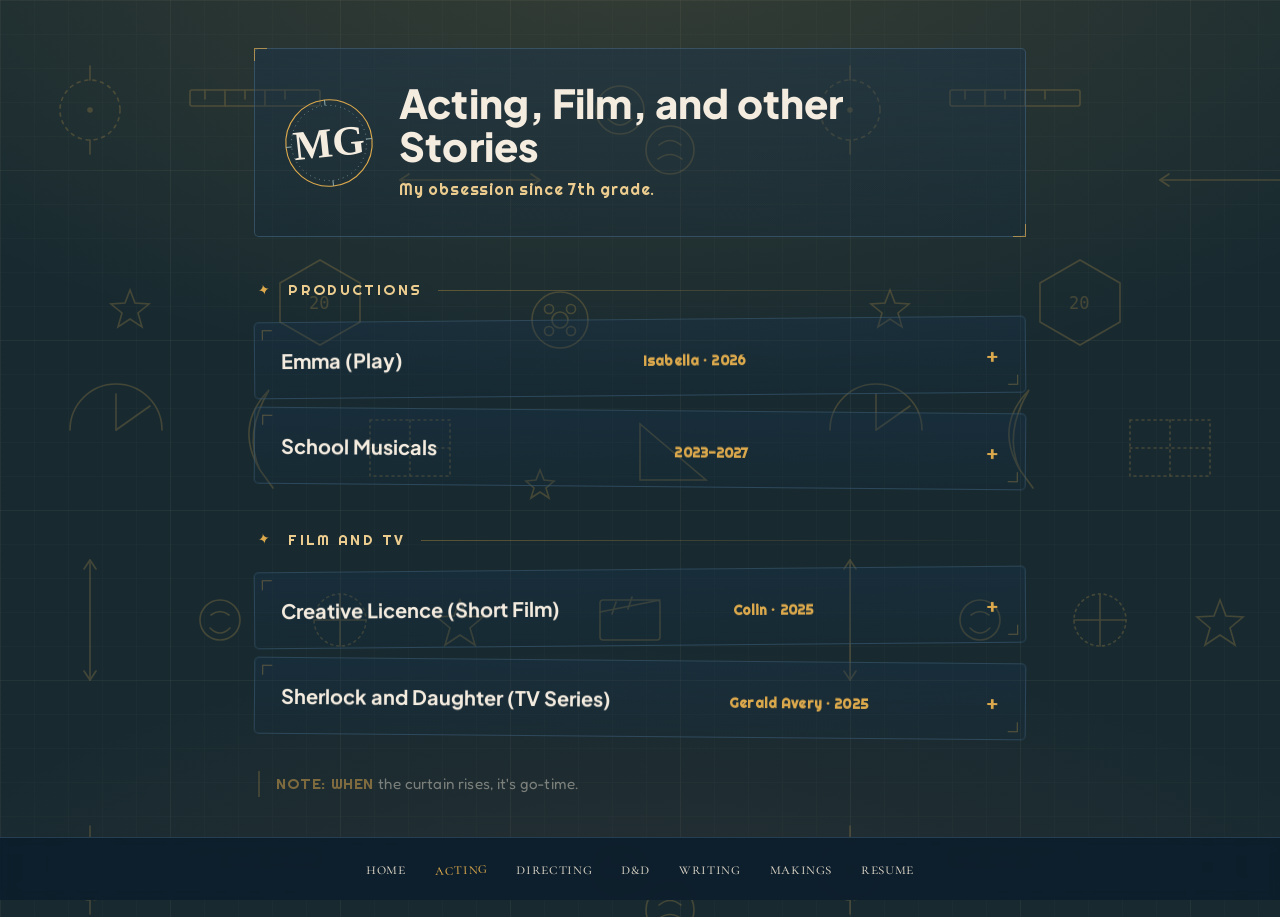
==== acting.html @ 2c1b225b "fix" ====
<!DOCTYPE html>
<html lang="en">
<head>
    <meta charset="UTF-8">
    <meta name="viewport" content="width=device-width, initial-scale=1.0">
    <title>Acting — Michael Gerwe</title>
    <link rel="preconnect" href="https://fonts.googleapis.com">
    <link rel="preconnect" href="https://fonts.gstatic.com" crossorigin>
    <link href="https://fonts.googleapis.com/css2?family=Cormorant+Garamond:wght@500;600;700&family=EB+Garamond:ital@0;1&family=IBM+Plex+Mono:wght@400;500&family=Plus+Jakarta+Sans:wght@600;800&family=Righteous&family=Fredoka:wght@400;500&display=swap" rel="stylesheet">
    <link rel="stylesheet" href="style.css?v=18">
    <script src="transitions.js?v=18" defer></script>
</head>
<body>
    <div class="container">

        <header class="titleblock">
            <img class="monogram" src="assets/monogram.svg" alt="MG monogram">
            <div class="fields">
                <h1 class="project">Acting, Film, and other Stories</h1>
                <div class="role">My obsession since 7th grade.</div>
            </div>
        </header>

        <div class="section-label">Productions</div>

        <div class="entries">

            <!-- ── To add an entry: copy one <details> block and edit it ── -->

            <details class="panel">
                <summary>Emma (Play) <span class="tag">Isabella · 2026</span></summary>
                <div class="entry-body">
                    <p>For my Advanced Play Production class in Junior Year, we put on a production of Ava Pickett's brilliant modern adaptation of Emma.
                        The play is wonderful, cheesy, endlessly funny, acting as a reminder to everyone to love and what exactly that means when you don't have the tools to do it well.
                        Getting to play esteemed Bridezilla Isabella Woodhouse was such a joy in a way that I can't summarize in this entry. 
                        It's not every day when you as a 6'4 tall person get to wear 4-inch heels and a dress for an hour!
                        I owe everything to the castmates and our director who created such an incredible space to learn and perform that I will forever miss. 
                        
                    </p>
                    <img src="assets/EMMA1.JPEG" alt="Emma Photo 1">
                    <img src="assets/EMMA2.JPEG" alt="Emma Photo 2">
                    <img src="assets/EMMA3.JPG" alt="Emma Photo 3">
                </div>
            </details>
            
            <details class="panel">
                <summary>School Musicals <span class="tag">2023-2027</span></summary>
                <div class="entry-body">
                    <p>
                    Freshman Year: Anything Goes (Captain)
                    </p>
                    <p>
                    Sophomore Year: Addams Family (Uncle Fester)
                    </p>
                    <p>
                    Junior Year: Urinetown (Caldwell Cladwell)
                    </p>
                    <p>
                    Senior Year: <i>Yet to be seen!</i>
                    </p>
                    <p>
                        While definitely criminal to lump them all in one entry, I wanted to highlight my high school musical experience as it's been the main way I've been on stage for the past few years. Doing this in middle school is how I fell in love with theatre, and being able to continue this further has been a dream come true. 
                        I've loved every minute of rehearsing and performing in these musicals. Everyone is so incredibly talented, participates out of love and passion!
                        The collective enthusiasm and dedication in the rehearsal is something that infected me every single year.
                        I can't wait to finish Senior Year with another musical and end it off with a bang! 
                    </p>
                    <p>
                        A few Urinetown pictures because I don't have anything else:
                        <img src="assets/URINE1.jpg" alt="Urinetown Photo 1">
                        <img src="assets/URINE2.jpg" alt="Urinetown Photo 2">
                        <img src="assets/URINE3.jpg" alt="Urinetown Photo 3">
                    </p>
                </div>
            </details>

            

            

        </div>

        <div class="section-label">Film and TV</div>
        <div class="entries">
            <details class="panel">
                <summary>Creative Licence (Short Film) <span class="tag">Colin · 2025</span></summary>
                <div class="entry-body">
                    <p>
                        Before I went on to co-direct Lunch, I was lucky enough to act in the short film <i>Creative Licence</i>,
                        which also premiered at the Everyman Maida Vale. Even if my haircut at the time left much to be desired (i'm so sorry everyone),
                        I was pretty confident with the performance I gave.
                        I had a lot of fun, and I learned so much from my directors which I would got to apply during Lunch!
                    </p>
                </div>
            </details>
            <details class="panel">
                <summary>Sherlock and Daughter (TV Series) <span class="tag">Gerald Avery · 2025</span></summary>
                <div class="entry-body">
                    <p>
                        I was fortunate to have the opportunity to act in the incredible TV series <i>Sherlock and Daughter</i>.
                        I was on set for about a day and I learned so much from everyone around me. 
                        This was my first job on a proper film set, and I'm so grateful for everyone I got to meet there who helped me find my bearings as I was obviously really nervous.
                        It was an awesome learning experience, and I can't wait to do much better on the next set!
                    </p>
                </div>
            </details>
            
        </div>

        <p class="margin-note">
            <span class="lot">NOTE: </span> <span class="lot">WHEN</span> the curtain rises, it's go-time.
        </p>

    </div>

    <div class="toolbar">
        <a href="index.html">Home</a>
        <a href="acting.html" class="active">Acting</a>
        <a href="directing.html">Directing</a>
        <a href="dnd.html">D&amp;D</a>
        <a href="writing.html">Writing</a>
        <a href="hobbies.html">Makings</a>
        <a href="resume.html">Resume</a>
    </div>
</body>
</html>
---- style.css ----
/* ============================================================
   Michael Gerwe — blueprint / editorial theme
   Edit the palette below to recolor the whole site.
   ============================================================ */

/* Register --pop as a typed number so the browser can smoothly
   interpolate it during transitions (untyped custom properties
   snap instantly rather than animating). This is what makes the
   pop-in "bounce" actually animate instead of jumping in place. */
@property --pop {
    syntax: '<number>';
    inherits: true;
    initial-value: 1;
}

:root {
    --ink:        #182a30;   /* warm teal-ink (page background) — drafting table, not navy */
    --blueprint:  #1e353c;   /* panel surface */
    --blueprint2: #264349;   /* lighter panel / hover */
    --line:       #5c7a7d;   /* soft warm-grey linework */
    --line-bright:#9bb8b6;   /* brighter linework (used sparingly) */
    --grid-minor: rgba(206,190,158,0.022); /* faint warm grid */
    --grid-major: rgba(206,190,158,0.045); /* faint warm grid */
    --paper:      #f5ece0;   /* warm cream (primary text) */
    --paper-dim:  #d8d2c4;   /* warm dimmed text */
    --gold:       #dca94c;   /* warm editorial accent */
    --gold-soft:  #eccd8f;   /* lighter warm accent */
    --oxblood:    #c0654f;   /* secondary warm accent */

    --serif: "Cormorant Garamond", Georgia, "Times New Roman", serif; /* toolbar only — keep as-is */
    --display: "Plus Jakarta Sans", ui-sans-serif, sans-serif;        /* big names / headlines */
    --accent:  "Righteous", ui-sans-serif, cursive, sans-serif;       /* roles / labels / tags — retro-theatrical flavor */
    --body:  "Fredoka", ui-sans-serif, sans-serif;                    /* body copy — warm & rounded */
    --mono:  "IBM Plex Mono", ui-monospace, "Courier New", monospace;
}

* { box-sizing: border-box; }

/* match the page background so cross-fades never flash white */
html { background-color: var(--ink); }

/* ── Page cross-fade ── */
@media (prefers-reduced-motion: no-preference) {
    body { animation: page-in 0.45s ease both; }
    body.is-leaving { animation: page-out 0.28s ease both; }
}
@keyframes page-in  { from { opacity: 0; } to { opacity: 1; } }
@keyframes page-out { from { opacity: 1; } to { opacity: 0; } }

body {
    margin: 0;
    padding: 0;
    font-family: var(--body);
    font-size: 19px;
    line-height: 1.75;
    color: var(--paper);
    background-color: var(--ink);
    /* warm editorial glow layered over a faint blueprint grid */
    background-image:
        radial-gradient(120% 85% at 50% -10%, rgba(220,169,76,0.16), transparent 62%),
        radial-gradient(110% 70% at 50% 112%, rgba(192,101,79,0.10), transparent 58%),
        url("data:image/svg+xml,%3Csvg xmlns='http://www.w3.org/2000/svg' width='760' height='760' viewBox='0 0 760 760' fill='none' stroke='%23dca94c' stroke-width='1.6' stroke-linecap='round' opacity='0.22'%3E%3C!-- compass --%3E%3Ccircle cx='90' cy='110' r='30' stroke-dasharray='3 5'/%3E%3Cline x1='90' y1='80' x2='90' y2='66'/%3E%3Cline x1='90' y1='140' x2='90' y2='154'/%3E%3Ccircle cx='90' cy='110' r='2' fill='%23dca94c'/%3E%3C!-- ruler --%3E%3Crect x='190' y='90' width='130' height='16' rx='2'/%3E%3Cline x1='205' y1='90' x2='205' y2='99'/%3E%3Cline x1='225' y1='90' x2='225' y2='106'/%3E%3Cline x1='245' y1='90' x2='245' y2='99'/%3E%3Cline x1='265' y1='90' x2='265' y2='106'/%3E%3Cline x1='285' y1='90' x2='285' y2='99'/%3E%3C!-- dimension arrow --%3E%3Cline x1='400' y1='180' x2='540' y2='180'/%3E%3Cpath d='M400 180 l9 -6 m-9 6 l9 6 M540 180 l-9 -6 m9 6 l-9 6'/%3E%3C!-- drama masks --%3E%3Ccircle cx='620' cy='110' r='24'/%3E%3Cpath d='M609 104 q11 -9 22 0'/%3E%3Cpath d='M608 119 q12 12 24 0'/%3E%3Ccircle cx='670' cy='150' r='24'/%3E%3Cpath d='M659 145 q11 -9 22 0'/%3E%3Cpath d='M658 159 q12 -9 24 0'/%3E%3C!-- star --%3E%3Cpath d='M130 290 l5 13 14 1 -11 9 4 14 -12 -8 -12 8 4 -14 -11 -9 14 -1 z'/%3E%3C!-- d20 die --%3E%3Cpolygon points='320,260 360,283 360,322 320,345 280,322 280,283'/%3E%3Ctext x='309' y='309' fill='%23dca94c' stroke='none' font-size='17' font-family='monospace'%3E20%3C/text%3E%3C!-- film reel --%3E%3Ccircle cx='560' cy='320' r='28'/%3E%3Ccircle cx='560' cy='320' r='8'/%3E%3Ccircle cx='549' cy='309' r='4.5'/%3E%3Ccircle cx='571' cy='309' r='4.5'/%3E%3Ccircle cx='549' cy='331' r='4.5'/%3E%3Ccircle cx='571' cy='331' r='4.5'/%3E%3C!-- protractor arc --%3E%3Cpath d='M70 430 A 46 46 0 0 1 162 430'/%3E%3Cline x1='116' y1='430' x2='116' y2='394'/%3E%3Cline x1='116' y1='430' x2='150' y2='406'/%3E%3C!-- quill --%3E%3Cpath d='M260 470 q-26 -44 9 -80 q-26 44 -9 80z'/%3E%3Cline x1='260' y1='470' x2='273' y2='488'/%3E%3C!-- construction grid box --%3E%3Crect x='370' y='420' width='80' height='56' stroke-dasharray='2 4'/%3E%3Cline x1='410' y1='420' x2='410' y2='476' stroke-dasharray='2 4'/%3E%3Cline x1='370' y1='448' x2='450' y2='448' stroke-dasharray='2 4'/%3E%3C!-- small star --%3E%3Cpath d='M540 470 l4 10 10 1 -8 7 3 10 -9 -6 -9 6 3 -10 -8 -7 10 -1 z'/%3E%3C!-- set-square triangle --%3E%3Cpath d='M640 480 l66 0 l-66 -56 z'/%3E%3C!-- dimension line vertical --%3E%3Cline x1='90' y1='560' x2='90' y2='680'/%3E%3Cpath d='M90 560 l-6 9 m6 -9 l6 9 M90 680 l-6 -9 m6 9 l6 -9'/%3E%3C!-- masks small pair --%3E%3Ccircle cx='220' cy='620' r='20'/%3E%3Cpath d='M211 615 q9 -7 18 0'/%3E%3Cpath d='M210 628 q10 10 20 0'/%3E%3C!-- compass rose --%3E%3Ccircle cx='340' cy='620' r='26' stroke-dasharray='2 4'/%3E%3Cline x1='340' y1='594' x2='340' y2='646'/%3E%3Cline x1='314' y1='620' x2='366' y2='620'/%3E%3C!-- scribbled star burst --%3E%3Cpath d='M460 600 l6 16 17 1 -13 11 5 17 -15 -10 -15 10 5 -17 -13 -11 17 -1 z'/%3E%3C!-- film clapper --%3E%3Crect x='600' y='600' width='60' height='40' rx='3'/%3E%3Cline x1='600' y1='612' x2='660' y2='600'/%3E%3Cline x1='612' y1='614' x2='616' y2='602'/%3E%3Cline x1='628' y1='609' x2='632' y2='597'/%3E%3C/svg%3E"),
        linear-gradient(var(--grid-minor) 1px, transparent 1px),
        linear-gradient(90deg, var(--grid-minor) 1px, transparent 1px),
        linear-gradient(var(--grid-major) 1px, transparent 1px),
        linear-gradient(90deg, var(--grid-major) 1px, transparent 1px);
    background-size: auto, auto, 760px 760px, 34px 34px, 34px 34px, 170px 170px, 170px 170px;
    background-attachment: fixed, fixed, scroll, scroll, scroll, scroll, scroll;
}

/* ── Page wrapper ── */
.container {
    max-width: 820px;
    margin: 0 auto;
    padding: 48px 24px 120px;
}

/* ── Drafting "title block" header ── */
.titleblock {
    display: grid;
    grid-template-columns: auto 1fr auto;
    gap: 22px;
    align-items: center;
    border: 1px solid rgba(67,101,127,0.6);
    border-radius: 5px;
    background: linear-gradient(180deg, rgba(24,52,80,0.4), rgba(18,44,65,0.22));
    padding: 32px 26px;
    position: relative;
}
/* corner registration ticks on the title block */
.titleblock::before,
.titleblock::after {
    content: "";
    position: absolute;
    width: 12px; height: 12px;
    border: 1.5px solid var(--gold);
    opacity: 0.7;
}
.titleblock::before { top: -1px; left: -1px; border-right: none; border-bottom: none; }
.titleblock::after  { bottom: -1px; right: -1px; border-left: none; border-top: none; }

.titleblock img.monogram {
    width: 96px;
    height: 96px;
    display: block;
    transform: rotate(-6deg);
    transition: transform 0.5s cubic-bezier(0.34, 1.56, 0.64, 1);
}
.titleblock img.monogram:hover { transform: rotate(18deg) scale(1.08); }

.titleblock img.headshot {
    width: 140px;
    height: 140px;
    margin: 0 8px;
    object-fit: cover;
    object-position: center 25%;
    border-radius: 50%;
    border: 2px solid var(--gold);
    box-shadow: 0 4px 18px rgba(0,0,0,0.35);
    justify-self: center;
    align-self: center;
}

.titleblock .fields { min-width: 0; }
.titleblock .project {
    font-family: var(--display);
    font-weight: 800;
    font-size: 2.5rem;
    line-height: 1.08;
    margin: 0;
    color: var(--paper);
    letter-spacing: 0.2px;
}
.titleblock .role {
    font-family: var(--accent);
    font-style: normal;
    font-size: 1rem;
    letter-spacing: 0.05em;
    color: var(--gold-soft);
    margin-top: 9px;
}
.titleblock .sheet {
    font-family: var(--body);
    font-style: normal;
    font-size: 1rem;
    letter-spacing: 0.01em;
    color: var(--paper-dim);
    margin-top: 6px;
    opacity: 0.85;
}

.titleblock .contact {
    margin-top: 10px;
    font-family: var(--mono);
    font-size: 0.92rem;
}

.contact-link {
    display: inline-flex;
    align-items: center;
    gap: 6px;
    color: var(--paper-dim);
    text-decoration: none;
    transition: color 0.15s ease;
}

.contact-link:hover {
    color: var(--gold);
}

.contact-icon {
    width: 16px;
    height: 16px;
    flex-shrink: 0;
}

/* ── Intro / body copy ── */
.lead {
    font-size: 1.12rem;
    color: var(--paper-dim);
    margin: 30px 4px;
}
.lead .gold { color: var(--gold); font-style: normal; font-weight: 600; }

/* ── Flourish divider ── */
.flourish {
    display: block;
    width: 100%;
    max-width: 420px;
    height: auto;
    margin: 34px auto;
    opacity: 0.9;
    transform: rotate(-1.5deg);
    transition: transform 0.6s cubic-bezier(0.34, 1.56, 0.64, 1);
}
.flourish:hover { transform: rotate(2deg) scale(1.03); }

/* ── Section label (mono, technical) ── */
.section-label {
    font-family: var(--accent);
    font-size: 0.92rem;
    text-transform: uppercase;
    letter-spacing: 0.16em;
    color: var(--gold-soft);
    margin: 40px 4px 16px;
    display: flex;
    align-items: center;
    gap: 16px;
}
.section-label::before {
    content: "✦";
    color: var(--gold);
    font-size: 0.9rem;
    display: inline-block;
    transform: rotate(-12deg);
}
.section-label::after {
    content: "";
    flex: 1;
    height: 1px;
    background: linear-gradient(90deg, rgba(217,164,65,0.35), transparent);
}

/* ── Blueprint panel (shared card look) ── */
.panel {
    position: relative;
    background: linear-gradient(180deg, rgba(24,52,80,0.32), rgba(18,44,65,0.18));
    border: 1px solid rgba(67,101,127,0.5);
    border-radius: 5px;
}
/* crosshair corner marks (subtle, warm) */
.panel::before,
.panel::after {
    content: "";
    position: absolute;
    width: 9px; height: 9px;
    border-color: var(--gold);
    border-style: solid;
    opacity: 0.35;
}
.panel::before { top: 7px;  left: 7px;  border-width: 1px 0 0 1px; }
.panel::after  { bottom: 7px; right: 7px; border-width: 0 1px 1px 0; }

/* a little corkboard chaos: alternating tilts that straighten on hover */
.categories .category-link.panel:nth-child(6n+1) { --tilt: -1.4deg; }
.categories .category-link.panel:nth-child(6n+2) { --tilt: 1.1deg; }
.categories .category-link.panel:nth-child(6n+3) { --tilt: -0.8deg; }
.categories .category-link.panel:nth-child(6n+4) { --tilt: 1.6deg; }
.categories .category-link.panel:nth-child(6n+5) { --tilt: -1.1deg; }
.categories .category-link.panel:nth-child(6n+6) { --tilt: 0.9deg; }

.entries details.panel:nth-child(odd)  { --tilt: -0.5deg; }
.entries details.panel:nth-child(even) { --tilt: 0.5deg; }

.entries details.panel,
.categories .category-link.panel {
    --tilt: 0deg;
    --pop: 1;
    transform: scale(var(--pop)) rotate(var(--tilt));
    transition: transform 0.3s cubic-bezier(0.34, 1.56, 0.64, 1), background 0.18s, border-color 0.18s, box-shadow 0.25s;
}

/* ── Cards "drawn" into being as the reader scrolls: blueprint sketch → alive ──
   Hidden state: a faint, desaturated, slightly-blurred wireframe sketch
   (as if only the blueprint outline exists). Visible state: full colour,
   full size, fully inked-in — reverses cleanly when scrolling back up. */
.entries details.panel.pop-in,
.categories .category-link.panel.pop-in {
    --pop: 0.93 !important;
    opacity: 0.32;
    filter: grayscale(1) sepia(1) saturate(5) hue-rotate(-18deg) brightness(1.15) contrast(0.85) blur(0.5px);
    /* Reverse sequence (scrolling up — going back to sketch):
       1) colour shifts back to gold FIRST (no delay),
       2) THEN, once the gold tint has finished (~0.5s), the card bounces back down.
       Each entry below is written as: property duration timing-function delay —
       fully self-contained so the cascade can't mix delays from the other state. */
    transition: --pop      0.6s cubic-bezier(0.22, 1.6, 0.36, 1) 0.5s,
                transform  0.6s cubic-bezier(0.22, 1.6, 0.36, 1) 0.5s,
                opacity    0.5s ease 0.5s,
                filter     0.5s ease 0s,
                background 0.18s ease 0s,
                border-color 0.18s ease 0s,
                box-shadow 0.25s ease 0s !important;
}
.entries details.panel.pop-in-visible,
.categories .category-link.panel.pop-in-visible {
    --pop: 1 !important;
    opacity: 1;
    filter: grayscale(0) sepia(0) saturate(1) hue-rotate(0deg) brightness(1) contrast(1) blur(0px);
    /* Forward sequence (scrolling down — coming alive):
       1) the card bounces into place FIRST, still gold (no delay),
       2) THEN, once the bounce has finished (~0.6s), the colour inks in to full life. */
    transition: --pop      0.6s cubic-bezier(0.22, 1.6, 0.36, 1) 0s,
                transform  0.6s cubic-bezier(0.22, 1.6, 0.36, 1) 0s,
                opacity    0.5s ease 0s,
                filter     0.5s ease 0.6s,
                background 0.18s ease 0s,
                border-color 0.18s ease 0s,
                box-shadow 0.25s ease 0s !important;
}
@media (prefers-reduced-motion: reduce) {
    .panel.pop-in, .category-link.pop-in { opacity: 1; --pop: 1; filter: none; transition: none; }
}

/* An opened entry should always read clearly — never sit in its
   faint "sketch" state (gold tint / blur), even if the observer
   considers it out of view once expanded. */
.entries details.panel[open].pop-in {
    --pop: 1 !important;
    opacity: 1 !important;
    filter: grayscale(0) sepia(0) saturate(1) hue-rotate(0deg) brightness(1) contrast(1) blur(0px) !important;
    transition: filter 0.3s ease, opacity 0.3s ease, transform 0.3s cubic-bezier(0.34, 1.56, 0.64, 1) !important;
}

/* ── Home: category nav panels ── */
.categories {
    display: grid;
    grid-template-columns: 1fr 1fr;
    gap: 16px;
    margin-top: 10px;
}
.category-link {
    display: block;
    padding: 24px 26px;
    text-decoration: none;
    color: var(--paper);
    transition: background 0.18s, transform 0.18s, border-color 0.18s;
}
.category-link:hover {
    background: linear-gradient(180deg, rgba(28,64,96,0.5), rgba(22,52,78,0.32));
    border-color: rgba(217,164,65,0.55);
    transform: rotate(0deg) translateY(-4px) scale(1.015);
    box-shadow: 0 10px 24px rgba(0,0,0,0.28);
}
.category-link .cat-num {
    font-family: var(--accent);
    font-style: normal;
    font-size: 1.05rem;
    letter-spacing: 0.02em;
    color: var(--gold);
    display: inline-block;
    transform: rotate(-8deg);
}
.category-link .cat-name {
    font-family: var(--display);
    font-size: 1.5rem;
    font-weight: 800;
    margin-top: 6px;
}
.category-link .cat-desc {
    font-size: 0.92rem;
    color: var(--paper-dim);
    margin-top: 2px;
}

/* ── Accordion entries ── */
.entries {
    display: flex;
    flex-direction: column;
    gap: 14px;
    margin-top: 8px;
}
details.panel { overflow: hidden; }
details.panel[open] { border-color: rgba(217,164,65,0.5); }

summary {
    padding: 20px 26px;
    cursor: pointer;
    list-style: none;
    display: flex;
    justify-content: space-between;
    align-items: baseline;
    gap: 16px;
    font-family: var(--display);
    font-size: 1.25rem;
    font-weight: 700;
    color: var(--paper);
    user-select: none;
}
summary::-webkit-details-marker { display: none; }
summary .tag {
    font-family: var(--accent);
    font-style: normal;
    font-size: 0.85rem;
    letter-spacing: 0.01em;
    color: var(--gold);
    white-space: nowrap;
}
summary::after {
    content: "+";
    font-family: var(--mono);
    color: var(--gold);
    font-size: 1.3rem;
    line-height: 1;
    transition: transform 0.2s;
}
details[open] > summary::after { content: "\2212"; } /* minus */
summary:hover { background: rgba(26,72,112,0.35); }

.entry-body {
    padding: 4px 26px 26px;
    color: var(--paper-dim);
    border-top: 1px dashed var(--line);
    margin: 0 16px;
}
.entry-body p { margin-top: 16px; }
.entry-body img { max-width: 100%; border-radius: 4px; margin: 14px 0; border: 1px solid var(--line); }
.entry-body a { color: var(--gold); }

/* ── Links ── */
a { color: var(--gold); }
a:hover { color: var(--oxblood); }

/* ── Bottom toolbar ── */
.toolbar {
    position: fixed;
    bottom: 0; left: 0;
    width: 100%;
    background: rgba(12,30,44,0.92);
    backdrop-filter: blur(4px);
    border-top: 1px solid rgba(67,101,127,0.45);
    padding: 12px 0;
    text-align: center;
    z-index: 10;
}
.toolbar a {
    font-family: var(--serif);
    font-size: 1rem;
    font-variant: small-caps;
    text-transform: lowercase;
    letter-spacing: 0.04em;
    color: var(--paper-dim);
    text-decoration: none;
    padding: 5px 11px;
    margin: 0 1px;
    border-radius: 3px;
    white-space: nowrap;
    transition: color 0.15s, background 0.15s;
}
.toolbar a:hover {
    color: var(--paper);
    background: rgba(74,127,165,0.25);
    transform: translateY(-3px) rotate(-3deg);
    display: inline-block;
}
.toolbar a.active { color: var(--gold); transform: rotate(-2deg); display: inline-block; }

/* ── ARG: faint blueprint margin note (a hidden clue) ── */
.margin-note {
    position: relative;
    font-family: var(--body);
    font-style: normal;
    font-size: 0.95rem;
    letter-spacing: 0.01em;
    color: var(--paper-dim);
    opacity: 0.5;
    margin: 34px 4px 0;
    padding-left: 16px;
    border-left: 2px solid rgba(220,169,76,0.4);
    transition: opacity 0.3s;
}
.margin-note:hover { opacity: 0.9; }
.margin-note .lot { font-family: var(--accent); font-style: normal; letter-spacing: 0.04em; color: var(--gold); }

/* ── Resume embed ── */
.resume-embed {
    width: 100%;
    height: 78vh;
    border: 1.2px solid var(--line);
    border-radius: 4px;
    display: block;
    margin-top: 18px;
    background: #fff;
}

/* ── Secret page ── */
.lockbox { max-width: 460px; margin: 30px auto; text-align: center; padding: 34px 28px; }
.lockbox input[type="text"] {
    font-family: var(--mono);
    font-size: 1rem;
    letter-spacing: 0.12em;
    text-align: center;
    text-transform: uppercase;
    padding: 12px 14px;
    width: 100%;
    background: var(--ink);
    border: 1.2px solid var(--line);
    color: var(--paper);
    border-radius: 4px;
    margin: 16px 0;
}
.lockbox input[type="text"]:focus { outline: none; border-color: var(--gold); }
.lockbox button {
    font-family: var(--mono);
    font-size: 0.74rem;
    letter-spacing: 0.18em;
    text-transform: uppercase;
    padding: 12px 26px;
    background: var(--gold);
    color: var(--ink);
    border: none;
    border-radius: 4px;
    cursor: pointer;
}
.lockbox button:hover { background: var(--oxblood); color: var(--paper); }
.lockbox .hint { font-family: var(--mono); font-size: 0.72rem; color: var(--line); margin-top: 18px; }
.lockbox .err  { color: var(--oxblood); font-family: var(--mono); font-size: 0.78rem; min-height: 1.2em; }

/* ── Mobile ── */
@media (max-width: 620px) {
    body { font-size: 17px; }
    .categories { grid-template-columns: 1fr; }
    .titleblock { grid-template-columns: 1fr; text-align: center; justify-items: center; }
    .titleblock .project { font-size: 2.1rem; }
}
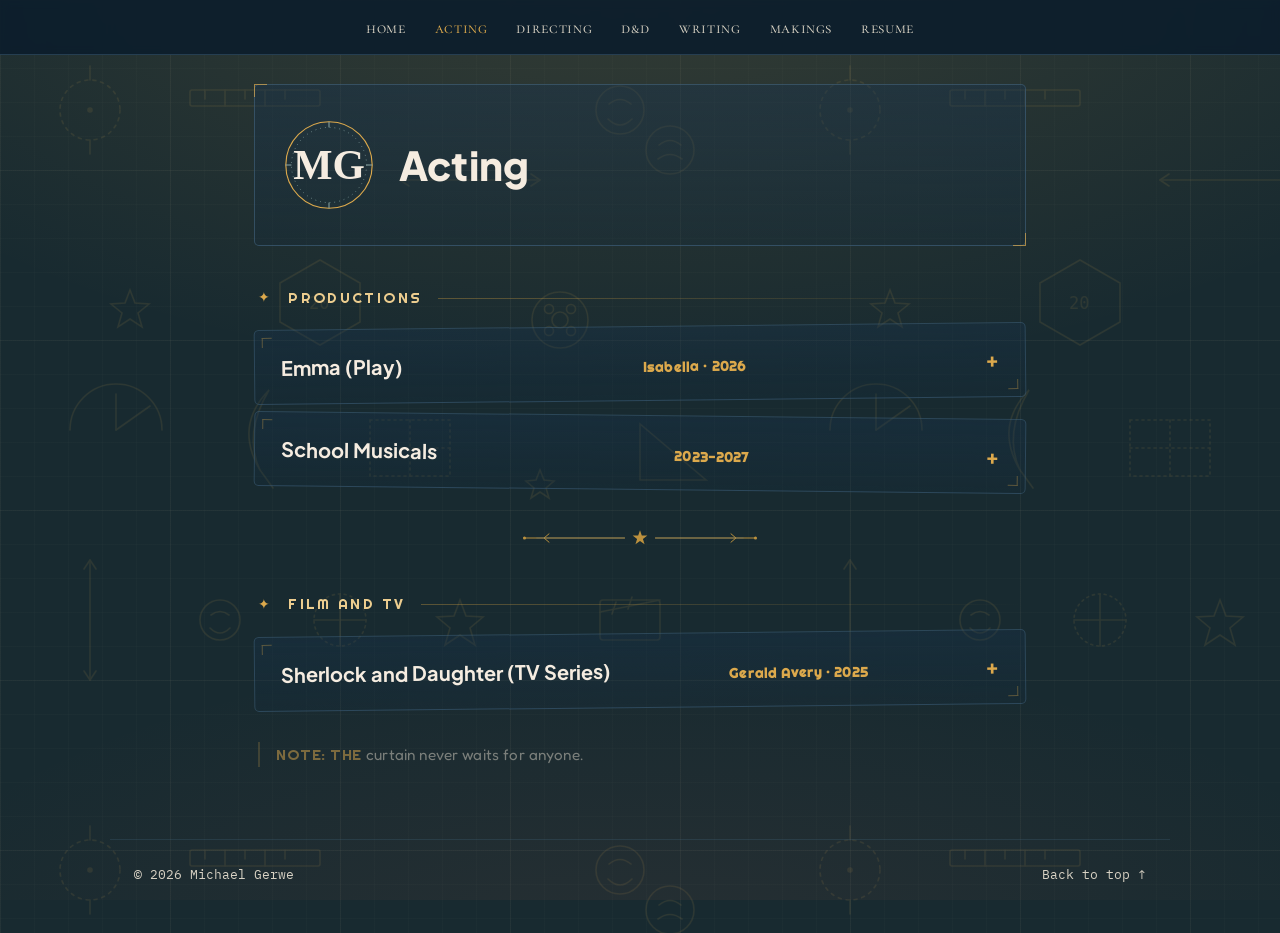
==== commit 00972381: "fixxx" ====
--- a/acting.html
+++ b/acting.html
@@ -3,12 +3,19 @@
 <head>
     <meta charset="UTF-8">
     <meta name="viewport" content="width=device-width, initial-scale=1.0">
-    <title>Acting — Michael Gerwe</title>
+    <link rel="icon" type="image/svg+xml" href="assets/monogram.svg">
+    <title>Acting â Michael Gerwe</title>
+    <meta name="description" content="Acting credits of Michael Gerwe — stage and screen, from Emma and Urinetown to Sherlock and Daughter.">
+    <meta property="og:type" content="website">
+    <meta property="og:title" content="Acting — Michael Gerwe">
+    <meta property="og:description" content="Acting credits of Michael Gerwe — stage and screen.">
+    <meta property="og:image" content="assets/HEADSHOT.jpg">
+    <meta name="twitter:card" content="summary_large_image">
     <link rel="preconnect" href="https://fonts.googleapis.com">
     <link rel="preconnect" href="https://fonts.gstatic.com" crossorigin>
     <link href="https://fonts.googleapis.com/css2?family=Cormorant+Garamond:wght@500;600;700&family=EB+Garamond:ital@0;1&family=IBM+Plex+Mono:wght@400;500&family=Plus+Jakarta+Sans:wght@600;800&family=Righteous&family=Fredoka:wght@400;500&display=swap" rel="stylesheet">
-    <link rel="stylesheet" href="style.css?v=18">
-    <script src="transitions.js?v=18" defer></script>
+    <link rel="stylesheet" href="style.css?v=23">
+    <script src="transitions.js?v=23" defer></script>
 </head>
 <body>
     <div class="container">
@@ -16,8 +23,7 @@
         <header class="titleblock">
             <img class="monogram" src="assets/monogram.svg" alt="MG monogram">
             <div class="fields">
-                <h1 class="project">Acting, Film, and other Stories</h1>
-                <div class="role">My obsession since 7th grade.</div>
+                <h1 class="project">Acting</h1>
             </div>
         </header>
 
@@ -25,21 +31,20 @@
 
         <div class="entries">
 
-            <!-- ── To add an entry: copy one <details> block and edit it ── -->
-
             <details class="panel">
                 <summary>Emma (Play) <span class="tag">Isabella · 2026</span></summary>
                 <div class="entry-body">
                     <p>For my Advanced Play Production class in Junior Year, we put on a production of Ava Pickett's brilliant modern adaptation of Emma.
-                        The play is wonderful, cheesy, endlessly funny, acting as a reminder to everyone to love and what exactly that means when you don't have the tools to do it well.
-                        Getting to play esteemed Bridezilla Isabella Woodhouse was such a joy in a way that I can't summarize in this entry. 
+                        The play is wonderful, cheesy, endlessly funny.
+                        Getting to play esteemed Bridezilla Isabella Woodhouse a joy in so many ways. 
                         It's not every day when you as a 6'4 tall person get to wear 4-inch heels and a dress for an hour!
-                        I owe everything to the castmates and our director who created such an incredible space to learn and perform that I will forever miss. 
+                        Jokes aside, I owe everything to the castmates and our director who 
+                        created such an incredible space to learn and perform that I will forever cherish. 
                         
                     </p>
-                    <img src="assets/EMMA1.JPEG" alt="Emma Photo 1">
-                    <img src="assets/EMMA2.JPEG" alt="Emma Photo 2">
-                    <img src="assets/EMMA3.JPG" alt="Emma Photo 3">
+                    <img src="assets/EMMA1.JPEG" alt="Emma Photo 1" width="1341" height="1600" loading="lazy">
+                    <img src="assets/EMMA2.JPEG" alt="Emma Photo 2" width="1600" height="1066" loading="lazy">
+                    <img src="assets/EMMA3.JPG" alt="Emma Photo 3" width="1104" height="828" loading="lazy">
                 </div>
             </details>
             
@@ -59,16 +64,16 @@
                     Senior Year: <i>Yet to be seen!</i>
                     </p>
                     <p>
-                        While definitely criminal to lump them all in one entry, I wanted to highlight my high school musical experience as it's been the main way I've been on stage for the past few years. Doing this in middle school is how I fell in love with theatre, and being able to continue this further has been a dream come true. 
-                        I've loved every minute of rehearsing and performing in these musicals. Everyone is so incredibly talented, participates out of love and passion!
-                        The collective enthusiasm and dedication in the rehearsal is something that infected me every single year.
-                        I can't wait to finish Senior Year with another musical and end it off with a bang! 
+                        I wanted to highlight here all the high school musicals I've been in so far. 
+                        I began performing with middle school musicals, so having the privilege to continue is something I'm always grateful for.. 
+                        I've loved every minute of rehearsing and performing with these casts. Everyone is so incredibly talented, participates out of love and passion!
+                        The collective enthusiasm and dedication in the rehearsal is something that continues to infect me every single year.
                     </p>
                     <p>
-                        A few Urinetown pictures because I don't have anything else:
-                        <img src="assets/URINE1.jpg" alt="Urinetown Photo 1">
-                        <img src="assets/URINE2.jpg" alt="Urinetown Photo 2">
-                        <img src="assets/URINE3.jpg" alt="Urinetown Photo 3">
+                        A few Urinetown photos as it's my most recent:
+                        <img src="assets/URINE1.jpg" alt="Urinetown Photo 1" width="889" height="1421" loading="lazy">
+                        <img src="assets/URINE2.jpg" alt="Urinetown Photo 2" width="991" height="1482" loading="lazy">
+                        <img src="assets/URINE3.jpg" alt="Urinetown Photo 3" width="913" height="1450" loading="lazy">
                     </p>
                 </div>
             </details>
@@ -79,38 +84,34 @@
 
         </div>
 
+        <img class="flourish" src="assets/flourish3.svg" alt="">
+
         <div class="section-label">Film and TV</div>
         <div class="entries">
-            <details class="panel">
-                <summary>Creative Licence (Short Film) <span class="tag">Colin · 2025</span></summary>
-                <div class="entry-body">
-                    <p>
-                        Before I went on to co-direct Lunch, I was lucky enough to act in the short film <i>Creative Licence</i>,
-                        which also premiered at the Everyman Maida Vale. Even if my haircut at the time left much to be desired (i'm so sorry everyone),
-                        I was pretty confident with the performance I gave.
-                        I had a lot of fun, and I learned so much from my directors which I would got to apply during Lunch!
-                    </p>
-                </div>
-            </details>
             <details class="panel">
                 <summary>Sherlock and Daughter (TV Series) <span class="tag">Gerald Avery · 2025</span></summary>
                 <div class="entry-body">
                     <p>
-                        I was fortunate to have the opportunity to act in the incredible TV series <i>Sherlock and Daughter</i>.
-                        I was on set for about a day and I learned so much from everyone around me. 
-                        This was my first job on a proper film set, and I'm so grateful for everyone I got to meet there who helped me find my bearings as I was obviously really nervous.
-                        It was an awesome learning experience, and I can't wait to do much better on the next set!
+                        I had the fortune to act in the incredible TV series <i>Sherlock and Daughter</i> as a day player.
+                        I learned so much from everybody on set, including David Thewlis and Blu Hunt, who were all so welcoming and skilled in their craft.
+                        Go watch it on CW!
                     </p>
+                    <video src="assets/SHERLOCK%20SNIPPET.mov" controls preload="metadata" width="2940" height="1466">Here's my snippet</video>
                 </div>
             </details>
             
         </div>
 
         <p class="margin-note">
-            <span class="lot">NOTE: </span> <span class="lot">WHEN</span> the curtain rises, it's go-time.
+            <span class="lot">NOTE:</span> <span class="lot">THE</span> curtain never waits for anyone.
         </p>
 
     </div>
+
+    <footer class="site-footer">
+        <span>&copy; 2026 Michael Gerwe</span>
+        <a href="#top">Back to top &uarr;</a>
+    </footer>
 
     <div class="toolbar">
         <a href="index.html">Home</a>
--- a/style.css
+++ b/style.css
@@ -2,16 +2,6 @@
    Michael Gerwe — blueprint / editorial theme
    Edit the palette below to recolor the whole site.
    ============================================================ */
-
-/* Register --pop as a typed number so the browser can smoothly
-   interpolate it during transitions (untyped custom properties
-   snap instantly rather than animating). This is what makes the
-   pop-in "bounce" actually animate instead of jumping in place. */
-@property --pop {
-    syntax: '<number>';
-    inherits: true;
-    initial-value: 1;
-}
 
 :root {
     --ink:        #182a30;   /* warm teal-ink (page background) — drafting table, not navy */
@@ -37,7 +27,11 @@
 * { box-sizing: border-box; }
 
 /* match the page background so cross-fades never flash white */
-html { background-color: var(--ink); }
+html {
+    background-color: var(--ink);
+    scroll-behavior: smooth;
+    interpolate-size: allow-keywords; /* lets <details> animate height to/from auto */
+}
 
 /* ── Page cross-fade ── */
 @media (prefers-reduced-motion: no-preference) {
@@ -51,15 +45,15 @@
     margin: 0;
     padding: 0;
     font-family: var(--body);
-    font-size: 19px;
-    line-height: 1.75;
+    font-size: 18px;
+    line-height: 1.65;
     color: var(--paper);
     background-color: var(--ink);
     /* warm editorial glow layered over a faint blueprint grid */
     background-image:
         radial-gradient(120% 85% at 50% -10%, rgba(220,169,76,0.16), transparent 62%),
         radial-gradient(110% 70% at 50% 112%, rgba(192,101,79,0.10), transparent 58%),
-        url("data:image/svg+xml,%3Csvg xmlns='http://www.w3.org/2000/svg' width='760' height='760' viewBox='0 0 760 760' fill='none' stroke='%23dca94c' stroke-width='1.6' stroke-linecap='round' opacity='0.22'%3E%3C!-- compass --%3E%3Ccircle cx='90' cy='110' r='30' stroke-dasharray='3 5'/%3E%3Cline x1='90' y1='80' x2='90' y2='66'/%3E%3Cline x1='90' y1='140' x2='90' y2='154'/%3E%3Ccircle cx='90' cy='110' r='2' fill='%23dca94c'/%3E%3C!-- ruler --%3E%3Crect x='190' y='90' width='130' height='16' rx='2'/%3E%3Cline x1='205' y1='90' x2='205' y2='99'/%3E%3Cline x1='225' y1='90' x2='225' y2='106'/%3E%3Cline x1='245' y1='90' x2='245' y2='99'/%3E%3Cline x1='265' y1='90' x2='265' y2='106'/%3E%3Cline x1='285' y1='90' x2='285' y2='99'/%3E%3C!-- dimension arrow --%3E%3Cline x1='400' y1='180' x2='540' y2='180'/%3E%3Cpath d='M400 180 l9 -6 m-9 6 l9 6 M540 180 l-9 -6 m9 6 l-9 6'/%3E%3C!-- drama masks --%3E%3Ccircle cx='620' cy='110' r='24'/%3E%3Cpath d='M609 104 q11 -9 22 0'/%3E%3Cpath d='M608 119 q12 12 24 0'/%3E%3Ccircle cx='670' cy='150' r='24'/%3E%3Cpath d='M659 145 q11 -9 22 0'/%3E%3Cpath d='M658 159 q12 -9 24 0'/%3E%3C!-- star --%3E%3Cpath d='M130 290 l5 13 14 1 -11 9 4 14 -12 -8 -12 8 4 -14 -11 -9 14 -1 z'/%3E%3C!-- d20 die --%3E%3Cpolygon points='320,260 360,283 360,322 320,345 280,322 280,283'/%3E%3Ctext x='309' y='309' fill='%23dca94c' stroke='none' font-size='17' font-family='monospace'%3E20%3C/text%3E%3C!-- film reel --%3E%3Ccircle cx='560' cy='320' r='28'/%3E%3Ccircle cx='560' cy='320' r='8'/%3E%3Ccircle cx='549' cy='309' r='4.5'/%3E%3Ccircle cx='571' cy='309' r='4.5'/%3E%3Ccircle cx='549' cy='331' r='4.5'/%3E%3Ccircle cx='571' cy='331' r='4.5'/%3E%3C!-- protractor arc --%3E%3Cpath d='M70 430 A 46 46 0 0 1 162 430'/%3E%3Cline x1='116' y1='430' x2='116' y2='394'/%3E%3Cline x1='116' y1='430' x2='150' y2='406'/%3E%3C!-- quill --%3E%3Cpath d='M260 470 q-26 -44 9 -80 q-26 44 -9 80z'/%3E%3Cline x1='260' y1='470' x2='273' y2='488'/%3E%3C!-- construction grid box --%3E%3Crect x='370' y='420' width='80' height='56' stroke-dasharray='2 4'/%3E%3Cline x1='410' y1='420' x2='410' y2='476' stroke-dasharray='2 4'/%3E%3Cline x1='370' y1='448' x2='450' y2='448' stroke-dasharray='2 4'/%3E%3C!-- small star --%3E%3Cpath d='M540 470 l4 10 10 1 -8 7 3 10 -9 -6 -9 6 3 -10 -8 -7 10 -1 z'/%3E%3C!-- set-square triangle --%3E%3Cpath d='M640 480 l66 0 l-66 -56 z'/%3E%3C!-- dimension line vertical --%3E%3Cline x1='90' y1='560' x2='90' y2='680'/%3E%3Cpath d='M90 560 l-6 9 m6 -9 l6 9 M90 680 l-6 -9 m6 9 l6 -9'/%3E%3C!-- masks small pair --%3E%3Ccircle cx='220' cy='620' r='20'/%3E%3Cpath d='M211 615 q9 -7 18 0'/%3E%3Cpath d='M210 628 q10 10 20 0'/%3E%3C!-- compass rose --%3E%3Ccircle cx='340' cy='620' r='26' stroke-dasharray='2 4'/%3E%3Cline x1='340' y1='594' x2='340' y2='646'/%3E%3Cline x1='314' y1='620' x2='366' y2='620'/%3E%3C!-- scribbled star burst --%3E%3Cpath d='M460 600 l6 16 17 1 -13 11 5 17 -15 -10 -15 10 5 -17 -13 -11 17 -1 z'/%3E%3C!-- film clapper --%3E%3Crect x='600' y='600' width='60' height='40' rx='3'/%3E%3Cline x1='600' y1='612' x2='660' y2='600'/%3E%3Cline x1='612' y1='614' x2='616' y2='602'/%3E%3Cline x1='628' y1='609' x2='632' y2='597'/%3E%3C/svg%3E"),
+        url("data:image/svg+xml,%3Csvg xmlns='http://www.w3.org/2000/svg' width='760' height='760' viewBox='0 0 760 760' fill='none' stroke='%23dca94c' stroke-width='1.6' stroke-linecap='round' opacity='0.10'%3E%3C!-- compass --%3E%3Ccircle cx='90' cy='110' r='30' stroke-dasharray='3 5'/%3E%3Cline x1='90' y1='80' x2='90' y2='66'/%3E%3Cline x1='90' y1='140' x2='90' y2='154'/%3E%3Ccircle cx='90' cy='110' r='2' fill='%23dca94c'/%3E%3C!-- ruler --%3E%3Crect x='190' y='90' width='130' height='16' rx='2'/%3E%3Cline x1='205' y1='90' x2='205' y2='99'/%3E%3Cline x1='225' y1='90' x2='225' y2='106'/%3E%3Cline x1='245' y1='90' x2='245' y2='99'/%3E%3Cline x1='265' y1='90' x2='265' y2='106'/%3E%3Cline x1='285' y1='90' x2='285' y2='99'/%3E%3C!-- dimension arrow --%3E%3Cline x1='400' y1='180' x2='540' y2='180'/%3E%3Cpath d='M400 180 l9 -6 m-9 6 l9 6 M540 180 l-9 -6 m9 6 l-9 6'/%3E%3C!-- drama masks --%3E%3Ccircle cx='620' cy='110' r='24'/%3E%3Cpath d='M609 104 q11 -9 22 0'/%3E%3Cpath d='M608 119 q12 12 24 0'/%3E%3Ccircle cx='670' cy='150' r='24'/%3E%3Cpath d='M659 145 q11 -9 22 0'/%3E%3Cpath d='M658 159 q12 -9 24 0'/%3E%3C!-- star --%3E%3Cpath d='M130 290 l5 13 14 1 -11 9 4 14 -12 -8 -12 8 4 -14 -11 -9 14 -1 z'/%3E%3C!-- d20 die --%3E%3Cpolygon points='320,260 360,283 360,322 320,345 280,322 280,283'/%3E%3Ctext x='309' y='309' fill='%23dca94c' stroke='none' font-size='17' font-family='monospace'%3E20%3C/text%3E%3C!-- film reel --%3E%3Ccircle cx='560' cy='320' r='28'/%3E%3Ccircle cx='560' cy='320' r='8'/%3E%3Ccircle cx='549' cy='309' r='4.5'/%3E%3Ccircle cx='571' cy='309' r='4.5'/%3E%3Ccircle cx='549' cy='331' r='4.5'/%3E%3Ccircle cx='571' cy='331' r='4.5'/%3E%3C!-- protractor arc --%3E%3Cpath d='M70 430 A 46 46 0 0 1 162 430'/%3E%3Cline x1='116' y1='430' x2='116' y2='394'/%3E%3Cline x1='116' y1='430' x2='150' y2='406'/%3E%3C!-- quill --%3E%3Cpath d='M260 470 q-26 -44 9 -80 q-26 44 -9 80z'/%3E%3Cline x1='260' y1='470' x2='273' y2='488'/%3E%3C!-- construction grid box --%3E%3Crect x='370' y='420' width='80' height='56' stroke-dasharray='2 4'/%3E%3Cline x1='410' y1='420' x2='410' y2='476' stroke-dasharray='2 4'/%3E%3Cline x1='370' y1='448' x2='450' y2='448' stroke-dasharray='2 4'/%3E%3C!-- small star --%3E%3Cpath d='M540 470 l4 10 10 1 -8 7 3 10 -9 -6 -9 6 3 -10 -8 -7 10 -1 z'/%3E%3C!-- set-square triangle --%3E%3Cpath d='M640 480 l66 0 l-66 -56 z'/%3E%3C!-- dimension line vertical --%3E%3Cline x1='90' y1='560' x2='90' y2='680'/%3E%3Cpath d='M90 560 l-6 9 m6 -9 l6 9 M90 680 l-6 -9 m6 9 l6 -9'/%3E%3C!-- masks small pair --%3E%3Ccircle cx='220' cy='620' r='20'/%3E%3Cpath d='M211 615 q9 -7 18 0'/%3E%3Cpath d='M210 628 q10 10 20 0'/%3E%3C!-- compass rose --%3E%3Ccircle cx='340' cy='620' r='26' stroke-dasharray='2 4'/%3E%3Cline x1='340' y1='594' x2='340' y2='646'/%3E%3Cline x1='314' y1='620' x2='366' y2='620'/%3E%3C!-- scribbled star burst --%3E%3Cpath d='M460 600 l6 16 17 1 -13 11 5 17 -15 -10 -15 10 5 -17 -13 -11 17 -1 z'/%3E%3C!-- film clapper --%3E%3Crect x='600' y='600' width='60' height='40' rx='3'/%3E%3Cline x1='600' y1='612' x2='660' y2='600'/%3E%3Cline x1='612' y1='614' x2='616' y2='602'/%3E%3Cline x1='628' y1='609' x2='632' y2='597'/%3E%3C/svg%3E"),
         linear-gradient(var(--grid-minor) 1px, transparent 1px),
         linear-gradient(90deg, var(--grid-minor) 1px, transparent 1px),
         linear-gradient(var(--grid-major) 1px, transparent 1px),
@@ -72,8 +66,10 @@
 .container {
     max-width: 820px;
     margin: 0 auto;
-    padding: 48px 24px 120px;
-}
+    padding: 84px 24px 72px;
+}
+/* Homepage runs wider to fit the cards-left / résumé-right hero. */
+.container.home { max-width: 1060px; }
 
 /* ── Drafting "title block" header ── */
 .titleblock {
@@ -103,10 +99,9 @@
     width: 96px;
     height: 96px;
     display: block;
-    transform: rotate(-6deg);
-    transition: transform 0.5s cubic-bezier(0.34, 1.56, 0.64, 1);
-}
-.titleblock img.monogram:hover { transform: rotate(18deg) scale(1.08); }
+    transition: transform 0.4s cubic-bezier(0.34, 1.56, 0.64, 1);
+}
+.titleblock img.monogram:hover { transform: scale(1.06); }
 
 .titleblock img.headshot {
     width: 140px;
@@ -189,11 +184,10 @@
     max-width: 420px;
     height: auto;
     margin: 34px auto;
-    opacity: 0.9;
-    transform: rotate(-1.5deg);
-    transition: transform 0.6s cubic-bezier(0.34, 1.56, 0.64, 1);
-}
-.flourish:hover { transform: rotate(2deg) scale(1.03); }
+    opacity: 0.85;
+    transition: opacity 0.4s ease;
+}
+.flourish:hover { opacity: 1; }
 
 /* ── Section label (mono, technical) ── */
 .section-label {
@@ -212,7 +206,6 @@
     color: var(--gold);
     font-size: 0.9rem;
     display: inline-block;
-    transform: rotate(-12deg);
 }
 .section-label::after {
     content: "";
@@ -241,76 +234,38 @@
 .panel::before { top: 7px;  left: 7px;  border-width: 1px 0 0 1px; }
 .panel::after  { bottom: 7px; right: 7px; border-width: 0 1px 1px 0; }
 
-/* a little corkboard chaos: alternating tilts that straighten on hover */
-.categories .category-link.panel:nth-child(6n+1) { --tilt: -1.4deg; }
-.categories .category-link.panel:nth-child(6n+2) { --tilt: 1.1deg; }
-.categories .category-link.panel:nth-child(6n+3) { --tilt: -0.8deg; }
-.categories .category-link.panel:nth-child(6n+4) { --tilt: 1.6deg; }
-.categories .category-link.panel:nth-child(6n+5) { --tilt: -1.1deg; }
-.categories .category-link.panel:nth-child(6n+6) { --tilt: 0.9deg; }
-
-.entries details.panel:nth-child(odd)  { --tilt: -0.5deg; }
-.entries details.panel:nth-child(even) { --tilt: 0.5deg; }
-
-.entries details.panel,
-.categories .category-link.panel {
+/* ── A little corkboard chaos: alternating tilts that straighten on hover ── */
+.category-link.panel,
+details.panel {
     --tilt: 0deg;
-    --pop: 1;
-    transform: scale(var(--pop)) rotate(var(--tilt));
+    transform: rotate(var(--tilt));
     transition: transform 0.3s cubic-bezier(0.34, 1.56, 0.64, 1), background 0.18s, border-color 0.18s, box-shadow 0.25s;
 }
-
-/* ── Cards "drawn" into being as the reader scrolls: blueprint sketch → alive ──
-   Hidden state: a faint, desaturated, slightly-blurred wireframe sketch
-   (as if only the blueprint outline exists). Visible state: full colour,
-   full size, fully inked-in — reverses cleanly when scrolling back up. */
+/* notecards — varied tilts for an organic, pinned-to-the-corkboard feel */
+.categories .category-link.panel:nth-child(5n+1) { --tilt: -1.4deg; }
+.categories .category-link.panel:nth-child(5n+2) { --tilt:  1.1deg; }
+.categories .category-link.panel:nth-child(5n+3) { --tilt: -0.8deg; }
+.categories .category-link.panel:nth-child(5n+4) { --tilt:  1.6deg; }
+.categories .category-link.panel:nth-child(5n+5) { --tilt: -1.1deg; }
+/* dropdowns — gentle alternating tilt */
+details.panel:nth-of-type(odd)  { --tilt: -0.6deg; }
+details.panel:nth-of-type(even) { --tilt:  0.6deg; }
+
+/* ── Cards fade gently into view as you scroll ── */
 .entries details.panel.pop-in,
 .categories .category-link.panel.pop-in {
-    --pop: 0.93 !important;
-    opacity: 0.32;
-    filter: grayscale(1) sepia(1) saturate(5) hue-rotate(-18deg) brightness(1.15) contrast(0.85) blur(0.5px);
-    /* Reverse sequence (scrolling up — going back to sketch):
-       1) colour shifts back to gold FIRST (no delay),
-       2) THEN, once the gold tint has finished (~0.5s), the card bounces back down.
-       Each entry below is written as: property duration timing-function delay —
-       fully self-contained so the cascade can't mix delays from the other state. */
-    transition: --pop      0.6s cubic-bezier(0.22, 1.6, 0.36, 1) 0.5s,
-                transform  0.6s cubic-bezier(0.22, 1.6, 0.36, 1) 0.5s,
-                opacity    0.5s ease 0.5s,
-                filter     0.5s ease 0s,
-                background 0.18s ease 0s,
-                border-color 0.18s ease 0s,
-                box-shadow 0.25s ease 0s !important;
+    opacity: 0;
+    transition: opacity 0.55s ease, transform 0.3s cubic-bezier(0.34, 1.56, 0.64, 1), background 0.18s, border-color 0.18s, box-shadow 0.25s;
 }
 .entries details.panel.pop-in-visible,
 .categories .category-link.panel.pop-in-visible {
-    --pop: 1 !important;
     opacity: 1;
-    filter: grayscale(0) sepia(0) saturate(1) hue-rotate(0deg) brightness(1) contrast(1) blur(0px);
-    /* Forward sequence (scrolling down — coming alive):
-       1) the card bounces into place FIRST, still gold (no delay),
-       2) THEN, once the bounce has finished (~0.6s), the colour inks in to full life. */
-    transition: --pop      0.6s cubic-bezier(0.22, 1.6, 0.36, 1) 0s,
-                transform  0.6s cubic-bezier(0.22, 1.6, 0.36, 1) 0s,
-                opacity    0.5s ease 0s,
-                filter     0.5s ease 0.6s,
-                background 0.18s ease 0s,
-                border-color 0.18s ease 0s,
-                box-shadow 0.25s ease 0s !important;
 }
 @media (prefers-reduced-motion: reduce) {
-    .panel.pop-in, .category-link.pop-in { opacity: 1; --pop: 1; filter: none; transition: none; }
-}
-
-/* An opened entry should always read clearly — never sit in its
-   faint "sketch" state (gold tint / blur), even if the observer
-   considers it out of view once expanded. */
-.entries details.panel[open].pop-in {
-    --pop: 1 !important;
-    opacity: 1 !important;
-    filter: grayscale(0) sepia(0) saturate(1) hue-rotate(0deg) brightness(1) contrast(1) blur(0px) !important;
-    transition: filter 0.3s ease, opacity 0.3s ease, transform 0.3s cubic-bezier(0.34, 1.56, 0.64, 1) !important;
-}
+    .panel.pop-in, .category-link.pop-in { opacity: 1; transition: none; }
+}
+/* An opened entry always reads clearly. */
+.entries details.panel[open].pop-in { opacity: 1; }
 
 /* ── Home: category nav panels ── */
 .categories {
@@ -339,7 +294,6 @@
     letter-spacing: 0.02em;
     color: var(--gold);
     display: inline-block;
-    transform: rotate(-8deg);
 }
 .category-link .cat-name {
     font-family: var(--display);
@@ -351,6 +305,93 @@
     font-size: 0.92rem;
     color: var(--paper-dim);
     margin-top: 2px;
+}
+
+/* ── Home hero: cards left, résumé right ── */
+.home-grid {
+    display: grid;
+    grid-template-columns: minmax(0, 1.55fr) minmax(0, 1fr);
+    gap: 26px;
+    align-items: start;
+    margin-top: 8px;
+}
+.home-grid .section-label { margin-top: 0; }
+.home-works .categories { margin-top: 16px; }
+
+.resume-card { padding: 26px 26px 24px; align-self: start; }
+.resume-card .rc-name {
+    font-family: var(--display);
+    font-weight: 800;
+    font-size: 1.5rem;
+    margin: 4px 0 2px;
+    color: var(--paper);
+}
+.resume-card .rc-stats {
+    font-family: var(--mono);
+    font-size: 0.82rem;
+    color: var(--gold-soft);
+    letter-spacing: 0.02em;
+    margin-bottom: 20px;
+}
+.rc-group { margin-bottom: 18px; }
+.rc-group h4 {
+    font-family: var(--accent);
+    font-size: 0.78rem;
+    text-transform: uppercase;
+    letter-spacing: 0.14em;
+    color: var(--gold-soft);
+    margin: 0 0 8px;
+}
+.rc-credit {
+    display: flex;
+    justify-content: space-between;
+    gap: 12px;
+    font-size: 0.95rem;
+    padding: 5px 0;
+    border-bottom: 1px dashed rgba(92,122,125,0.35);
+}
+.rc-credit:last-child { border-bottom: none; }
+.rc-credit .role {
+    color: var(--paper-dim);
+    font-size: 0.84rem;
+    white-space: nowrap;
+    align-self: center;
+}
+.rc-training { display: flex; flex-wrap: wrap; gap: 8px; }
+.rc-training span {
+    font-family: var(--mono);
+    font-size: 0.76rem;
+    color: var(--paper);
+    border: 1px solid rgba(92,122,125,0.5);
+    border-radius: 999px;
+    padding: 4px 12px;
+}
+.rc-actions {
+    display: flex;
+    flex-wrap: wrap;
+    gap: 10px;
+    margin-top: 22px;
+}
+.btn {
+    font-family: var(--mono);
+    font-size: 0.74rem;
+    letter-spacing: 0.12em;
+    text-transform: uppercase;
+    text-decoration: none;
+    padding: 11px 18px;
+    border-radius: 4px;
+    transition: background 0.15s, color 0.15s, border-color 0.15s;
+}
+.btn-primary { background: var(--gold); color: var(--ink); border: 1px solid var(--gold); }
+.btn-primary:hover { background: var(--oxblood); border-color: var(--oxblood); color: var(--paper); }
+.btn-ghost { color: var(--gold); border: 1px solid rgba(217,164,65,0.5); }
+.btn-ghost:hover { background: rgba(217,164,65,0.12); color: var(--gold); }
+
+@media (max-width: 900px) {
+    .home-grid { grid-template-columns: 1fr; gap: 22px; }
+    .home-works .categories { margin-top: 12px; }
+    /* On mobile, lead with the résumé; cards follow. Desktop order is unchanged. */
+    .home-grid .resume-card { order: -1; }
 }
 
 /* ── Accordion entries ── */
@@ -362,6 +403,18 @@
 }
 details.panel { overflow: hidden; }
 details.panel[open] { border-color: rgba(217,164,65,0.5); }
+
+/* Smoothly expand/collapse entries (progressive enhancement — browsers
+   without ::details-content support simply snap open as before). */
+@media (prefers-reduced-motion: no-preference) {
+    details.panel::details-content {
+        height: 0;
+        overflow: clip;
+        transition: height 0.32s ease, content-visibility 0.32s ease;
+        transition-behavior: allow-discrete;
+    }
+    details.panel[open]::details-content { height: auto; }
+}
 
 summary {
     padding: 20px 26px;
@@ -404,7 +457,8 @@
     margin: 0 16px;
 }
 .entry-body p { margin-top: 16px; }
-.entry-body img { max-width: 100%; border-radius: 4px; margin: 14px 0; border: 1px solid var(--line); }
+.entry-body img,
+.entry-body video { max-width: 100%; height: auto; border-radius: 4px; margin: 14px 0; border: 1px solid var(--line); display: block; }
 .entry-body a { color: var(--gold); }
 
 /* ── Links ── */
@@ -414,11 +468,11 @@
 /* ── Bottom toolbar ── */
 .toolbar {
     position: fixed;
-    bottom: 0; left: 0;
+    top: 0; left: 0;
     width: 100%;
     background: rgba(12,30,44,0.92);
     backdrop-filter: blur(4px);
-    border-top: 1px solid rgba(67,101,127,0.45);
+    border-bottom: 1px solid rgba(67,101,127,0.45);
     padding: 12px 0;
     text-align: center;
     z-index: 10;
@@ -440,10 +494,10 @@
 .toolbar a:hover {
     color: var(--paper);
     background: rgba(74,127,165,0.25);
-    transform: translateY(-3px) rotate(-3deg);
+    transform: translateY(-3px);
     display: inline-block;
 }
-.toolbar a.active { color: var(--gold); transform: rotate(-2deg); display: inline-block; }
+.toolbar a.active { color: var(--gold); }
 
 /* ── ARG: faint blueprint margin note (a hidden clue) ── */
 .margin-note {
@@ -506,10 +560,60 @@
 .lockbox .hint { font-family: var(--mono); font-size: 0.72rem; color: var(--line); margin-top: 18px; }
 .lockbox .err  { color: var(--oxblood); font-family: var(--mono); font-size: 0.78rem; min-height: 1.2em; }
 
+/* ── Hero scroll cue ── */
+.scroll-cue {
+    display: flex;
+    justify-content: center;
+    margin: 2px auto 22px;
+    color: var(--gold);
+    opacity: 0.7;
+    transition: opacity 0.2s, transform 0.2s;
+}
+.scroll-cue:hover { opacity: 1; }
+.scroll-cue svg { width: 26px; height: 26px; }
+.home-works { scroll-margin-top: 80px; }
+@media (prefers-reduced-motion: no-preference) {
+    .scroll-cue svg { animation: cue-bounce 1.8s ease-in-out infinite; }
+}
+@keyframes cue-bounce {
+    0%, 100% { transform: translateY(0); }
+    50%      { transform: translateY(5px); }
+}
+
+/* ── Footer ── */
+.site-footer {
+    max-width: 1060px;
+    margin: 0 auto;
+    padding: 24px 24px 48px;
+    display: flex;
+    justify-content: space-between;
+    align-items: center;
+    gap: 16px;
+    border-top: 1px solid rgba(67,101,127,0.28);
+    font-family: var(--mono);
+    font-size: 0.8rem;
+    color: var(--paper-dim);
+}
+.site-footer a { color: var(--paper-dim); text-decoration: none; transition: color 0.15s; }
+.site-footer a:hover { color: var(--gold); }
+
+/* ── Keyboard focus (accessible, on-brand) ── */
+a:focus-visible,
+button:focus-visible,
+summary:focus-visible,
+.category-link:focus-visible,
+.btn:focus-visible,
+.toolbar a:focus-visible {
+    outline: 2px solid var(--gold);
+    outline-offset: 3px;
+    border-radius: 4px;
+}
+
 /* ── Mobile ── */
 @media (max-width: 620px) {
     body { font-size: 17px; }
     .categories { grid-template-columns: 1fr; }
     .titleblock { grid-template-columns: 1fr; text-align: center; justify-items: center; }
     .titleblock .project { font-size: 2.1rem; }
-}
+    .site-footer { flex-direction: column; gap: 8px; text-align: center; }
+}
